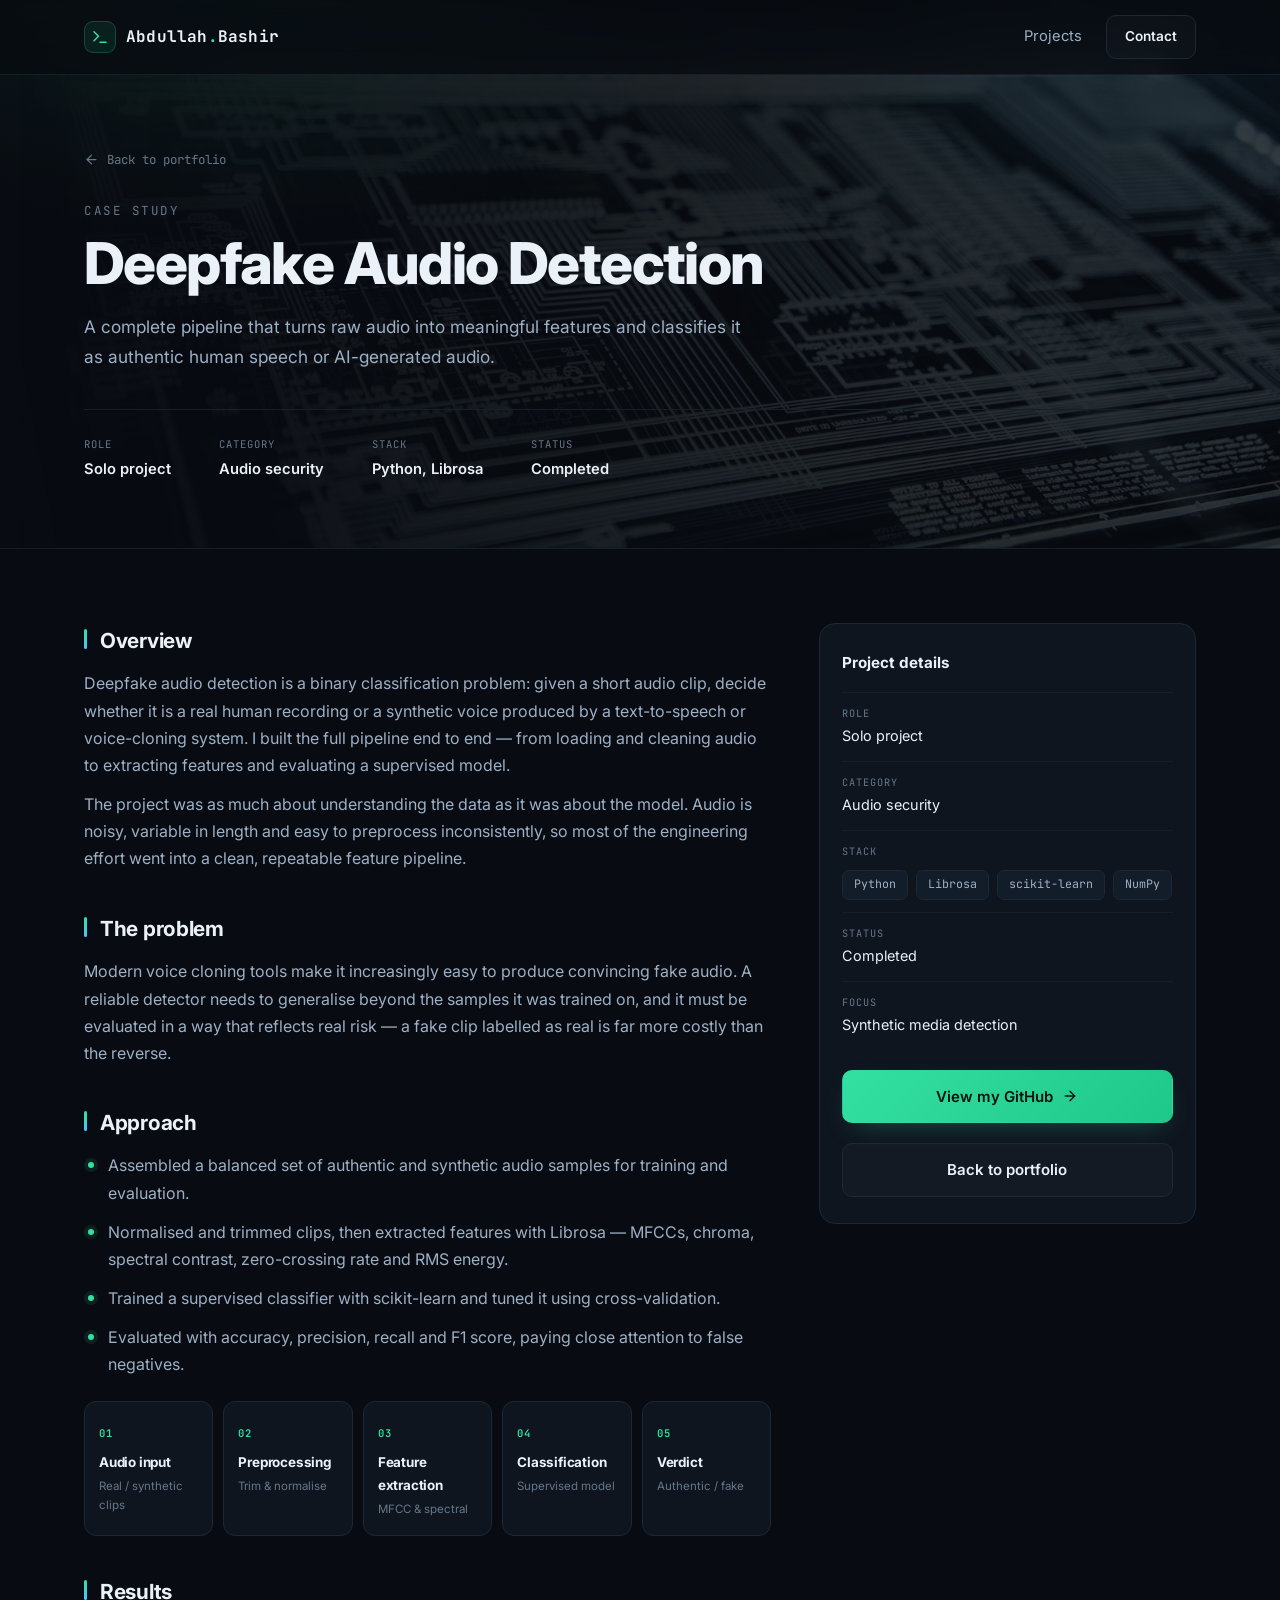
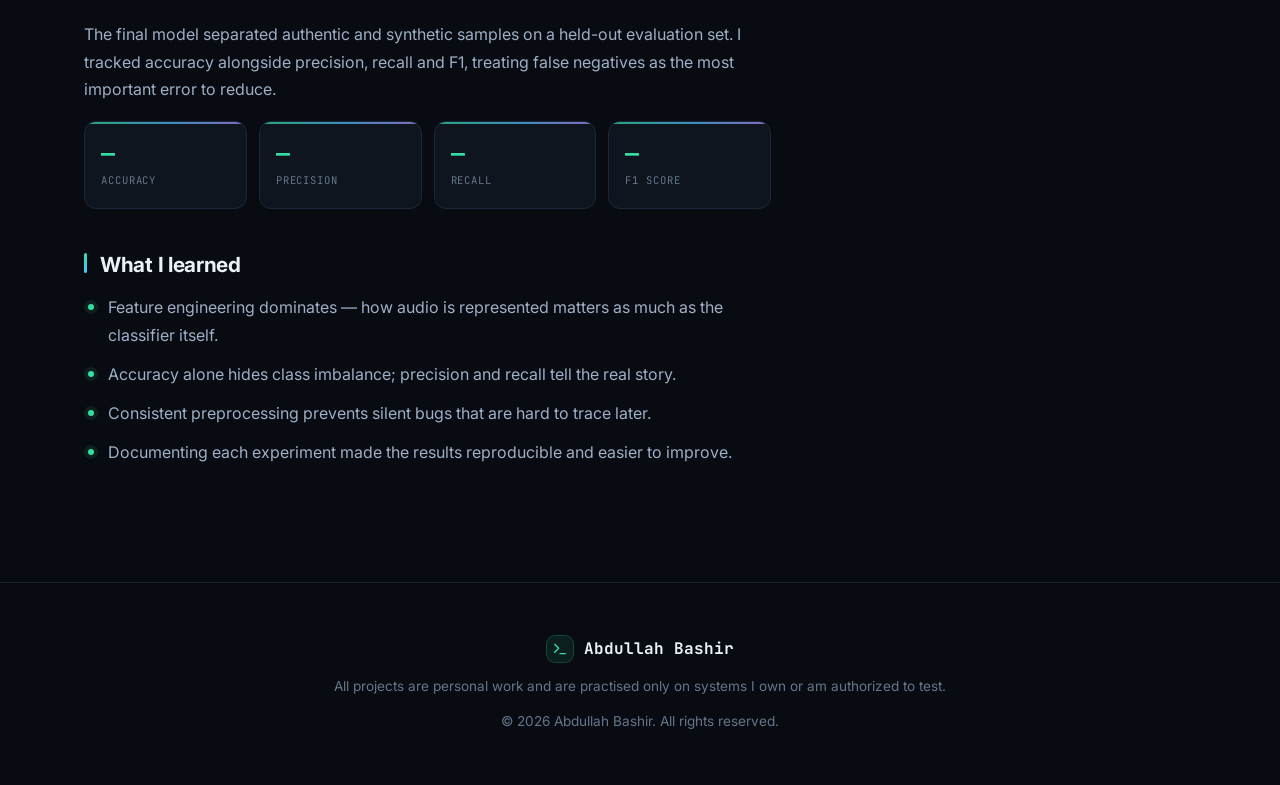
==== case-study.html @ b2424cca "Add cybersecurity background and restore about section" ====
<!DOCTYPE html>
<html lang="en">
<head>
  <meta charset="UTF-8" />
  <meta name="viewport" content="width=device-width, initial-scale=1.0" />
  <meta name="description" content="Case study: a deepfake audio detection system built with Python, Librosa and scikit-learn — from audio preprocessing and feature extraction to model evaluation." />
  <meta name="theme-color" content="#0a0e14" />
  <title>Deepfake Audio Detection — Case Study | Abdullah Bashir</title>
  <link rel="preconnect" href="https://fonts.googleapis.com" />
  <link rel="preconnect" href="https://fonts.gstatic.com" crossorigin />
  <link href="https://fonts.googleapis.com/css2?family=Inter:wght@400;500;600;700;800&family=JetBrains+Mono:wght@400;500;600;700&display=swap" rel="stylesheet" />
  <link rel="stylesheet" href="styles.css" />
</head>
<body class="case-page">
  <a class="skip-link" href="#main">Skip to main content</a>

  <header class="site-header site-header--solid" id="siteHeader">
    <nav class="nav container" aria-label="Main navigation">
      <a href="index.html" class="brand">
        <span class="brand-mark" aria-hidden="true">
          <svg viewBox="0 0 24 24" width="18" height="18" fill="none" stroke="currentColor" stroke-width="2" stroke-linecap="round" stroke-linejoin="round"><polyline points="4 17 10 11 4 5"></polyline><line x1="12" y1="19" x2="20" y2="19"></line></svg>
        </span>
        <span class="brand-text">Abdullah<span class="brand-dot">.</span>Bashir</span>
      </a>

      <div class="case-nav">
        <a href="index.html#projects" class="nav-link">Projects</a>
        <a href="index.html#contact" class="btn btn-sm btn-ghost">Contact</a>
      </div>
    </nav>
  </header>

  <main id="main">
    <section class="case-hero">
      <div class="container">
        <a class="back-link" href="index.html">
          <svg viewBox="0 0 24 24" width="15" height="15" fill="none" stroke="currentColor" stroke-width="2" stroke-linecap="round" stroke-linejoin="round" aria-hidden="true"><line x1="19" y1="12" x2="5" y2="12"></line><polyline points="12 19 5 12 12 5"></polyline></svg>
          Back to portfolio
        </a>

        <p class="eyebrow">Case study</p>
        <h1 class="case-title">Deepfake Audio Detection</h1>
        <p class="case-lead">
          A complete pipeline that turns raw audio into meaningful features and
          classifies it as authentic human speech or AI-generated audio.
        </p>

        <dl class="case-meta">
          <div>
            <dt>Role</dt>
            <dd>Solo project</dd>
          </div>
          <div>
            <dt>Category</dt>
            <dd>Audio security</dd>
          </div>
          <div>
            <dt>Stack</dt>
            <dd>Python, Librosa</dd>
          </div>
          <div>
            <dt>Status</dt>
            <dd>Completed</dd>
          </div>
        </dl>
      </div>
    </section>

    <section class="section case-section">
      <div class="container">
        <div class="case-grid">
          <div class="case-main">
            <div class="case-block" data-reveal>
              <h2>Overview</h2>
              <p>
                Deepfake audio detection is a binary classification problem: given a short
                audio clip, decide whether it is a real human recording or a synthetic voice
                produced by a text-to-speech or voice-cloning system. I built the full
                pipeline end to end — from loading and cleaning audio to extracting
                features and evaluating a supervised model.
              </p>
              <p>
                The project was as much about understanding the data as it was about the
                model. Audio is noisy, variable in length and easy to preprocess
                inconsistently, so most of the engineering effort went into a clean,
                repeatable feature pipeline.
              </p>
            </div>

            <div class="case-block" data-reveal>
              <h2>The problem</h2>
              <p>
                Modern voice cloning tools make it increasingly easy to produce convincing
                fake audio. A reliable detector needs to generalise beyond the samples it
                was trained on, and it must be evaluated in a way that reflects real risk —
                a fake clip labelled as real is far more costly than the reverse.
              </p>
            </div>

            <div class="case-block" data-reveal>
              <h2>Approach</h2>
              <ul class="case-list">
                <li>Assembled a balanced set of authentic and synthetic audio samples for training and evaluation.</li>
                <li>Normalised and trimmed clips, then extracted features with Librosa — MFCCs, chroma, spectral contrast, zero-crossing rate and RMS energy.</li>
                <li>Trained a supervised classifier with scikit-learn and tuned it using cross-validation.</li>
                <li>Evaluated with accuracy, precision, recall and F1 score, paying close attention to false negatives.</li>
              </ul>

              <div class="case-pipeline" aria-label="Detection pipeline">
                <div class="pipe-step">
                  <span class="pipe-num">01</span>
                  <strong>Audio input</strong>
                  <span class="pipe-sub">Real / synthetic clips</span>
                </div>
                <div class="pipe-step">
                  <span class="pipe-num">02</span>
                  <strong>Preprocessing</strong>
                  <span class="pipe-sub">Trim &amp; normalise</span>
                </div>
                <div class="pipe-step">
                  <span class="pipe-num">03</span>
                  <strong>Feature extraction</strong>
                  <span class="pipe-sub">MFCC &amp; spectral</span>
                </div>
                <div class="pipe-step">
                  <span class="pipe-num">04</span>
                  <strong>Classification</strong>
                  <span class="pipe-sub">Supervised model</span>
                </div>
                <div class="pipe-step">
                  <span class="pipe-num">05</span>
                  <strong>Verdict</strong>
                  <span class="pipe-sub">Authentic / fake</span>
                </div>
              </div>
            </div>

            <div class="case-block" data-reveal>
              <h2>Results</h2>
              <p>
                The final model separated authentic and synthetic samples on a held-out
                evaluation set. I tracked accuracy alongside precision, recall and F1,
                treating false negatives as the most important error to reduce.
              </p>
              <!-- Replace the placeholder values below with your measured metrics,
                   e.g. 94.2%, 0.93, 0.91, 0.92 -->
              <div class="metric-grid">
                <div class="metric">
                  <span class="metric-value">—</span>
                  <span class="metric-label">Accuracy</span>
                </div>
                <div class="metric">
                  <span class="metric-value">—</span>
                  <span class="metric-label">Precision</span>
                </div>
                <div class="metric">
                  <span class="metric-value">—</span>
                  <span class="metric-label">Recall</span>
                </div>
                <div class="metric">
                  <span class="metric-value">—</span>
                  <span class="metric-label">F1 score</span>
                </div>
              </div>
            </div>

            <div class="case-block" data-reveal>
              <h2>What I learned</h2>
              <ul class="case-list">
                <li>Feature engineering dominates — how audio is represented matters as much as the classifier itself.</li>
                <li>Accuracy alone hides class imbalance; precision and recall tell the real story.</li>
                <li>Consistent preprocessing prevents silent bugs that are hard to trace later.</li>
                <li>Documenting each experiment made the results reproducible and easier to improve.</li>
              </ul>
            </div>
          </div>

          <aside class="case-side" data-reveal>
            <div class="case-facts">
              <h2>Project details</h2>
              <div class="fact">
                <span class="fact-k">Role</span>
                <span class="fact-v">Solo project</span>
              </div>
              <div class="fact">
                <span class="fact-k">Category</span>
                <span class="fact-v">Audio security</span>
              </div>
              <div class="fact">
                <span class="fact-k">Stack</span>
                <ul class="tags">
                  <li>Python</li>
                  <li>Librosa</li>
                  <li>scikit-learn</li>
                  <li>NumPy</li>
                </ul>
              </div>
              <div class="fact">
                <span class="fact-k">Status</span>
                <span class="fact-v">Completed</span>
              </div>
              <div class="fact">
                <span class="fact-k">Focus</span>
                <span class="fact-v">Synthetic media detection</span>
              </div>
              <a class="btn btn-primary" href="https://github.com/Abdullah046512" target="_blank" rel="noopener noreferrer">
                View my GitHub
                <svg viewBox="0 0 24 24" width="16" height="16" fill="none" stroke="currentColor" stroke-width="2" stroke-linecap="round" stroke-linejoin="round"><line x1="5" y1="12" x2="19" y2="12"></line><polyline points="12 5 19 12 12 19"></polyline></svg>
              </a>
              <a class="btn btn-ghost back-btn" href="index.html">Back to portfolio</a>
            </div>
          </aside>
        </div>
      </div>
    </section>
  </main>

  <footer class="site-footer">
    <div class="container footer-inner">
      <div class="footer-brand">
        <span class="brand-mark" aria-hidden="true">
          <svg viewBox="0 0 24 24" width="16" height="16" fill="none" stroke="currentColor" stroke-width="2" stroke-linecap="round" stroke-linejoin="round"><polyline points="4 17 10 11 4 5"></polyline><line x1="12" y1="19" x2="20" y2="19"></line></svg>
        </span>
        Abdullah Bashir
      </div>
      <p class="footer-note">All projects are personal work and are practised only on systems I own or am authorized to test.</p>
      <p class="footer-copy">&copy; <span id="year">2026</span> Abdullah Bashir. All rights reserved.</p>
    </div>
  </footer>

  <button class="to-top" id="toTop" aria-label="Back to top">
    <svg viewBox="0 0 24 24" width="18" height="18" fill="none" stroke="currentColor" stroke-width="2" stroke-linecap="round" stroke-linejoin="round"><line x1="12" y1="19" x2="12" y2="5"></line><polyline points="5 12 12 5 19 12"></polyline></svg>
  </button>

  <script src="script.js"></script>
</body>
</html>
---- styles.css ----
/* ============ Base / Variables ============ */
:root {
  --bg: #080b11;
  --bg-alt: #0b1018;
  --surface: #0f151f;
  --surface-2: #131c29;
  --border: #1c2837;
  --border-soft: #151f2c;
  --text: #eaf1f8;
  --text-dim: #9db0c5;
  --text-mute: #647789;
  --accent: #34e0a1;
  --accent-2: #4cc2ff;
  --accent-glow: rgba(52, 224, 161, 0.35);
  --radius: 16px;
  --radius-sm: 10px;
  --maxw: 1160px;
  --mono: "JetBrains Mono", ui-monospace, SFMono-Regular, Menlo, monospace;
  --sans: "Inter", system-ui, -apple-system, Segoe UI, Roboto, sans-serif;
}

* {
  margin: 0;
  padding: 0;
  box-sizing: border-box;
}

html {
  scroll-behavior: smooth;
  scroll-padding-top: 88px;
}

body {
  font-family: var(--sans);
  background:
    radial-gradient(900px 520px at 12% -8%, rgba(52, 224, 161, 0.045), transparent 62%),
    radial-gradient(820px 480px at 92% 0%, rgba(76, 194, 255, 0.04), transparent 60%),
    var(--bg);
  color: var(--text);
  line-height: 1.7;
  overflow-x: hidden;
  -webkit-font-smoothing: antialiased;
  text-rendering: optimizeLegibility;
}

a { color: inherit; text-decoration: none; }
ul { list-style: none; }
svg { display: block; }

.container {
  width: 100%;
  max-width: var(--maxw);
  margin: 0 auto;
  padding: 0 24px;
}

.skip-link {
  position: absolute;
  left: -999px;
  top: 0;
  background: var(--accent);
  color: #04120c;
  padding: 10px 16px;
  border-radius: 0 0 8px 0;
  z-index: 200;
}
.skip-link:focus { left: 0; }

/* ============ Header / Nav ============ */
.site-header {
  position: fixed;
  top: 0; left: 0; right: 0;
  z-index: 100;
  transition: background 0.35s ease, backdrop-filter 0.35s ease, border-color 0.35s ease;
  border-bottom: 1px solid transparent;
}
.site-header.scrolled {
  background: rgba(8, 11, 17, 0.78);
  backdrop-filter: blur(16px) saturate(140%);
  -webkit-backdrop-filter: blur(16px) saturate(140%);
  border-bottom-color: var(--border-soft);
}
.site-header--solid {
  background: rgba(8, 11, 17, 0.82);
  backdrop-filter: blur(16px) saturate(140%);
  -webkit-backdrop-filter: blur(16px) saturate(140%);
  border-bottom-color: var(--border-soft);
}
.case-nav {
  display: flex;
  align-items: center;
  gap: 24px;
}

.nav {
  display: flex;
  align-items: center;
  justify-content: space-between;
  height: 74px;
}

.brand {
  display: flex;
  align-items: center;
  gap: 10px;
  font-family: var(--mono);
  font-weight: 700;
  font-size: 1rem;
  letter-spacing: 0.2px;
}
.brand-mark {
  display: grid;
  place-items: center;
  width: 32px;
  height: 32px;
  border-radius: 9px;
  color: var(--accent);
  background: rgba(52, 224, 161, 0.09);
  border: 1px solid rgba(52, 224, 161, 0.22);
}
.brand-dot { color: var(--accent); }

.nav-menu {
  display: flex;
  align-items: center;
  gap: 30px;
}
.nav-link {
  position: relative;
  font-size: 0.92rem;
  color: var(--text-dim);
  transition: color 0.2s ease;
}
.nav-link::after {
  content: "";
  position: absolute;
  left: 0; bottom: -7px;
  height: 2px; width: 0;
  border-radius: 2px;
  background: var(--accent);
  transition: width 0.28s cubic-bezier(0.22, 1, 0.36, 1);
}
.nav-link:hover, .nav-link.active { color: var(--text); }
.nav-link:hover::after, .nav-link.active::after { width: 100%; }

.nav-toggle {
  display: none;
  flex-direction: column;
  gap: 5px;
  background: none;
  border: 0;
  cursor: pointer;
  padding: 8px;
}
.nav-toggle span {
  display: block;
  width: 24px; height: 2px;
  background: var(--text);
  border-radius: 2px;
  transition: transform 0.3s ease, opacity 0.3s ease;
}
.nav-toggle.open span:nth-child(1) { transform: translateY(7px) rotate(45deg); }
.nav-toggle.open span:nth-child(2) { opacity: 0; }
.nav-toggle.open span:nth-child(3) { transform: translateY(-7px) rotate(-45deg); }

/* ============ Buttons ============ */
.btn {
  display: inline-flex;
  align-items: center;
  justify-content: center;
  gap: 9px;
  padding: 13px 24px;
  border-radius: var(--radius-sm);
  font-weight: 600;
  font-size: 0.94rem;
  cursor: pointer;
  border: 1px solid transparent;
  transition: transform 0.2s ease, box-shadow 0.25s ease, background 0.25s ease, border-color 0.25s ease, color 0.2s ease;
}
.btn-primary {
  background: linear-gradient(135deg, var(--accent), #1ec78a);
  color: #04140d;
  box-shadow: 0 10px 28px -12px var(--accent-glow);
}
.btn-primary:hover {
  transform: translateY(-2px);
  box-shadow: 0 18px 36px -12px var(--accent-glow);
}
.btn-primary svg { transition: transform 0.25s ease; }
.btn-primary:hover svg { transform: translateX(3px); }
.btn-ghost {
  background: rgba(255, 255, 255, 0.02);
  border-color: var(--border);
  color: var(--text);
}
.btn-ghost:hover {
  border-color: var(--accent);
  color: var(--accent);
  transform: translateY(-2px);
}
.btn-sm { padding: 9px 18px; font-size: 0.85rem; }

/* ============ Hero ============ */
.hero {
  position: relative;
  min-height: 100svh;
  display: flex;
  align-items: center;
  padding: 120px 0 90px;
  overflow: hidden;
}

.hero-bg { position: absolute; inset: 0; z-index: 0; }
.hero-photo {
  position: absolute;
  inset: 0;
  background:
    linear-gradient(90deg, rgba(8, 11, 17, 0.97) 0%, rgba(8, 11, 17, 0.86) 42%, rgba(8, 11, 17, 0.42) 100%),
    url("assets/cyber-bg.jpg") center 42% / cover no-repeat;
  opacity: 0.6;
  filter: saturate(0.7) contrast(1.06);
  mask-image: linear-gradient(180deg, #000 0%, #000 62%, transparent 100%);
  -webkit-mask-image: linear-gradient(180deg, #000 0%, #000 62%, transparent 100%);
}
.blob {
  position: absolute;
  border-radius: 50%;
  filter: blur(130px);
  opacity: 0.24;
}
.blob-1 {
  width: 520px; height: 520px;
  top: -140px; left: -120px;
  background: radial-gradient(circle, rgba(52, 224, 161, 0.32), transparent 70%);
  animation: float 18s ease-in-out infinite;
}
.blob-2 {
  width: 560px; height: 560px;
  bottom: -220px; right: -140px;
  background: radial-gradient(circle, rgba(76, 194, 255, 0.24), transparent 70%);
  animation: float 22s ease-in-out infinite reverse;
}
.grid-overlay {
  position: absolute;
  inset: 0;
  background-image:
    linear-gradient(rgba(255, 255, 255, 0.022) 1px, transparent 1px),
    linear-gradient(90deg, rgba(255, 255, 255, 0.022) 1px, transparent 1px);
  background-size: 56px 56px;
  mask-image: radial-gradient(ellipse 72% 62% at 50% 35%, #000 20%, transparent 78%);
  -webkit-mask-image: radial-gradient(ellipse 72% 62% at 50% 35%, #000 20%, transparent 78%);
}
.hero::after {
  content: "";
  position: absolute;
  inset: 0;
  z-index: 0;
  pointer-events: none;
  background: linear-gradient(180deg, transparent 55%, rgba(8, 11, 17, 0.65) 100%);
}

.hero-grid {
  position: relative;
  z-index: 1;
  display: grid;
  grid-template-columns: 1.05fr 0.95fr;
  gap: 60px;
  align-items: center;
}

.status-pill {
  display: inline-flex;
  align-items: center;
  gap: 9px;
  font-family: var(--mono);
  font-size: 0.76rem;
  letter-spacing: 0.4px;
  color: var(--text-dim);
  padding: 6px 14px;
  border: 1px solid var(--border);
  border-radius: 999px;
  background: rgba(52, 224, 161, 0.04);
  margin-bottom: 26px;
}
.status-dot {
  width: 7px; height: 7px;
  border-radius: 50%;
  background: var(--accent);
  box-shadow: 0 0 0 0 rgba(52, 224, 161, 0.6);
  animation: pulse 2.2s ease-out infinite;
}

.hero-title {
  font-size: clamp(2.7rem, 6vw, 4.3rem);
  line-height: 1.04;
  font-weight: 800;
  letter-spacing: -1.8px;
  background: linear-gradient(115deg, #ffffff 30%, #d8e6f5 62%, var(--accent) 100%);
  background-size: 200% auto;
  -webkit-background-clip: text;
  background-clip: text;
  color: transparent;
  animation: shimmer 12s linear infinite;
}

.hero-subtitle {
  font-family: var(--mono);
  font-size: clamp(1rem, 2.4vw, 1.28rem);
  color: var(--text-dim);
  margin-top: 16px;
  min-height: 1.6em;
}
.typed { color: var(--accent); }
.cursor {
  color: var(--accent);
  animation: blink 1s step-end infinite;
  font-weight: 700;
}

.hero-lead {
  margin-top: 22px;
  max-width: 560px;
  color: var(--text-dim);
  font-size: 1.05rem;
}

.hero-actions {
  margin-top: 34px;
  display: flex;
  flex-wrap: wrap;
  gap: 14px;
}

.hero-stats {
  margin-top: 44px;
  display: flex;
  flex-wrap: wrap;
  gap: 36px;
  padding-top: 28px;
  border-top: 1px solid var(--border-soft);
}
.hero-stats dt {
  font-family: var(--mono);
  font-size: 0.7rem;
  text-transform: uppercase;
  letter-spacing: 1px;
  color: var(--text-mute);
  margin-bottom: 4px;
}
.hero-stats dd {
  font-size: 1.1rem;
  font-weight: 700;
  color: var(--text);
}

/* ============ Terminal ============ */
.hero-terminal { position: relative; }
.terminal {
  position: relative;
  z-index: 1;
  border: 1px solid var(--border);
  border-radius: 14px;
  background: linear-gradient(180deg, #0d1420, #0a0f18);
  box-shadow: 0 40px 80px -40px rgba(0, 0, 0, 0.9), 0 0 0 1px rgba(255, 255, 255, 0.02) inset;
  overflow: hidden;
}
.terminal-bar {
  display: flex;
  align-items: center;
  gap: 8px;
  padding: 12px 16px;
  border-bottom: 1px solid var(--border-soft);
  background: rgba(255, 255, 255, 0.02);
}
.dot { width: 11px; height: 11px; border-radius: 50%; }
.dot-r { background: #ff5f56; }
.dot-y { background: #ffbd2e; }
.dot-g { background: #27c93f; }
.terminal-title {
  margin-left: 10px;
  font-family: var(--mono);
  font-size: 0.76rem;
  color: var(--text-mute);
}
.terminal-body {
  padding: 22px 20px;
  font-family: var(--mono);
  font-size: 0.86rem;
  line-height: 1.85;
  color: var(--text-dim);
  overflow-x: auto;
}
.t-prompt { color: var(--accent); font-weight: 700; }
.t-out { color: var(--text); }
.t-ok { color: var(--accent-2); }
.t-cursor { color: var(--accent); animation: blink 1.1s step-end infinite; }
.terminal-glow {
  position: absolute;
  inset: -30px;
  background: radial-gradient(circle at 60% 40%, var(--accent-glow), transparent 65%);
  filter: blur(60px);
  opacity: 0.3;
  z-index: 0;
}

.scroll-hint {
  position: absolute;
  left: 50%;
  bottom: 26px;
  transform: translateX(-50%);
  z-index: 1;
  opacity: 0.65;
}
.mouse {
  display: block;
  width: 24px; height: 40px;
  border: 2px solid var(--text-mute);
  border-radius: 13px;
  position: relative;
}
.wheel {
  position: absolute;
  left: 50%; top: 8px;
  width: 3px; height: 7px;
  border-radius: 3px;
  background: var(--accent);
  transform: translateX(-50%);
  animation: wheel 1.6s ease-in-out infinite;
}

/* ============ Strip ============ */
.strip {
  border-top: 1px solid var(--border-soft);
  border-bottom: 1px solid var(--border-soft);
  background: var(--bg-alt);
}
.strip-inner {
  display: grid;
  grid-template-columns: repeat(4, 1fr);
}
.strip-item {
  padding: 26px 24px;
  display: flex;
  flex-direction: column;
  gap: 3px;
  border-right: 1px solid var(--border-soft);
}
.strip-item:last-child { border-right: 0; }
.strip-k {
  font-family: var(--mono);
  font-size: 0.86rem;
  font-weight: 600;
  color: var(--text);
}
.strip-v {
  font-size: 0.8rem;
  color: var(--text-mute);
}

/* ============ Sections ============ */
.section {
  padding: 116px 0;
  position: relative;
}
.section-alt {
  background: var(--bg-alt);
  border-top: 1px solid var(--border-soft);
  border-bottom: 1px solid var(--border-soft);
}

.section-head {
  display: flex;
  gap: 26px;
  align-items: flex-start;
  margin-bottom: 54px;
}
.section-index {
  font-family: var(--mono);
  font-size: 0.82rem;
  color: var(--accent);
  padding-top: 8px;
  padding-right: 26px;
  border-right: 1px solid var(--border);
  flex-shrink: 0;
}
.eyebrow {
  font-family: var(--mono);
  font-size: 0.78rem;
  letter-spacing: 2.5px;
  text-transform: uppercase;
  color: var(--text-mute);
  margin-bottom: 12px;
}
.section-title {
  font-size: clamp(1.9rem, 4.4vw, 2.85rem);
  line-height: 1.13;
  font-weight: 700;
  letter-spacing: -1px;
}
.section-lead {
  color: var(--text-dim);
  max-width: 600px;
  margin-top: 14px;
  font-size: 1.02rem;
}

/* ============ About ============ */
.about-grid {
  display: grid;
  grid-template-columns: 1.15fr 0.85fr;
  gap: 52px;
  align-items: start;
}
.about-copy p { color: var(--text-dim); margin-bottom: 18px; }
.about-copy strong { color: var(--text); font-weight: 600; }

.stat-cards {
  display: grid;
  grid-template-columns: repeat(2, 1fr);
  gap: 14px;
}
.stat-card {
  position: relative;
  background: var(--surface);
  border: 1px solid var(--border);
  border-radius: var(--radius);
  padding: 20px;
  display: flex;
  flex-direction: column;
  gap: 7px;
  overflow: hidden;
  transition: transform 0.25s ease, border-color 0.25s ease;
}
.stat-card::after {
  content: "";
  position: absolute;
  top: 0; left: 0;
  width: 100%; height: 2px;
  background: linear-gradient(90deg, var(--accent), transparent);
  opacity: 0;
  transition: opacity 0.25s ease;
}
.stat-card:hover { transform: translateY(-4px); border-color: var(--accent); }
.stat-card:hover::after { opacity: 1; }
.stat-label {
  font-family: var(--mono);
  font-size: 0.68rem;
  text-transform: uppercase;
  letter-spacing: 1px;
  color: var(--text-mute);
}
.stat-value { font-weight: 600; font-size: 0.97rem; }

/* ============ Cards ============ */
.card-grid {
  display: grid;
  grid-template-columns: repeat(auto-fit, minmax(280px, 1fr));
  gap: 22px;
}
.card {
  position: relative;
  background: var(--surface);
  border: 1px solid var(--border);
  border-radius: var(--radius);
  padding: 30px 26px;
  transition: transform 0.3s ease, border-color 0.3s ease, box-shadow 0.3s ease, background 0.3s ease;
  overflow: hidden;
}
.card:hover {
  transform: translateY(-6px);
  border-color: rgba(52, 224, 161, 0.45);
  background: var(--surface-2);
  box-shadow: 0 26px 50px -32px rgba(0, 0, 0, 0.95);
}
.card h3 {
  font-size: 1.16rem;
  font-weight: 700;
  margin-bottom: 10px;
  letter-spacing: -0.3px;
}
.card p { color: var(--text-dim); font-size: 0.95rem; }

.card-icon {
  width: 46px; height: 46px;
  border-radius: 12px;
  display: grid;
  place-items: center;
  color: var(--accent);
  background: rgba(52, 224, 161, 0.08);
  border: 1px solid rgba(52, 224, 161, 0.2);
  margin-bottom: 18px;
}

.card-note {
  margin-top: 16px;
  font-family: var(--mono);
  font-size: 0.76rem;
  color: var(--text-mute);
  padding-left: 15px;
  position: relative;
}
.card-note::before {
  content: "";
  position: absolute;
  left: 0; top: 8px;
  width: 6px; height: 6px;
  border-radius: 50%;
  background: var(--accent);
}

.project-top {
  display: flex;
  align-items: center;
  justify-content: space-between;
  margin-bottom: 18px;
}
.project-num {
  font-family: var(--mono);
  font-size: 0.78rem;
  color: var(--text-mute);
}
.badge {
  font-family: var(--mono);
  font-size: 0.68rem;
  letter-spacing: 0.8px;
  text-transform: uppercase;
  color: var(--accent-2);
  border: 1px solid rgba(76, 194, 255, 0.32);
  background: rgba(76, 194, 255, 0.07);
  padding: 4px 10px;
  border-radius: 999px;
}
.badge-done {
  color: var(--accent);
  border-color: rgba(52, 224, 161, 0.32);
  background: rgba(52, 224, 161, 0.07);
}

/* ============ Featured project ============ */
.featured-project {
  position: relative;
  display: grid;
  grid-template-columns: 1.08fr 0.92fr;
  gap: 44px;
  align-items: center;
  padding: 42px;
  border-radius: calc(var(--radius) + 6px);
  background: linear-gradient(165deg, rgba(19, 28, 41, 0.92), rgba(15, 21, 31, 0.96));
  border: 1px solid rgba(255, 255, 255, 0.075);
  overflow: hidden;
  transition: transform 0.35s ease, box-shadow 0.35s ease, border-color 0.35s ease;
}
.featured-project::before {
  content: "";
  position: absolute;
  top: 0;
  left: 0;
  right: 0;
  height: 1px;
  background: linear-gradient(90deg, transparent, rgba(52, 224, 161, 0.55), rgba(76, 194, 255, 0.35), transparent);
  opacity: 0.9;
}
.featured-project::after {
  content: "";
  position: absolute;
  width: 420px;
  height: 420px;
  right: -160px;
  top: -220px;
  border-radius: 50%;
  background: radial-gradient(circle, rgba(76, 194, 255, 0.09), transparent 70%);
  filter: blur(20px);
  pointer-events: none;
}
.featured-project:hover {
  transform: translateY(-4px);
  border-color: rgba(52, 224, 161, 0.28);
  box-shadow: 0 40px 80px -50px rgba(0, 0, 0, 0.95);
}
.featured-project:focus-visible {
  outline: 2px solid var(--accent);
  outline-offset: 3px;
}
.featured-copy, .featured-visual { position: relative; z-index: 1; }
.featured-copy h3 {
  font-size: clamp(1.5rem, 3vw, 2rem);
  letter-spacing: -0.7px;
  margin: 14px 0 12px;
}
.featured-copy > p {
  color: var(--text-dim);
  font-size: 1rem;
  max-width: 500px;
}
.featured-copy .tags { margin-top: 22px; }
.case-label {
  display: inline-flex;
  align-items: center;
  gap: 7px;
  font-family: var(--mono);
  font-size: 0.7rem;
  font-weight: 600;
  letter-spacing: 1.6px;
  text-transform: uppercase;
  color: var(--accent);
  border: 1px solid rgba(52, 224, 161, 0.35);
  background: rgba(52, 224, 161, 0.08);
  padding: 5px 12px;
  border-radius: 999px;
  transition: border-color 0.25s ease, background 0.25s ease;
}
.case-label svg:last-child { opacity: 0.75; transition: transform 0.25s ease; }
.featured-project:hover .case-label { border-color: rgba(52, 224, 161, 0.6); background: rgba(52, 224, 161, 0.12); }
.featured-project:hover .case-label svg:last-child { transform: translate(2px, -2px); }

/* Waveform visual */
.wave-card {
  position: relative;
  padding: 22px;
  border-radius: 18px;
  background: rgba(6, 10, 16, 0.62);
  border: 1px solid var(--border);
  box-shadow: 0 30px 60px -40px rgba(0, 0, 0, 0.95), inset 0 1px 0 rgba(255, 255, 255, 0.03);
  backdrop-filter: blur(6px);
}
.wave-card-top {
  display: flex;
  align-items: center;
  justify-content: space-between;
  gap: 10px;
  margin-bottom: 18px;
}
.wave-status {
  display: inline-flex;
  align-items: center;
  gap: 7px;
  font-family: var(--mono);
  font-size: 0.68rem;
  letter-spacing: 0.8px;
  text-transform: uppercase;
  color: var(--text-dim);
}
.wave-status i {
  width: 7px;
  height: 7px;
  border-radius: 50%;
  background: var(--accent);
  box-shadow: 0 0 0 4px rgba(52, 224, 161, 0.12);
}
.wave-tag {
  font-family: var(--mono);
  font-size: 0.62rem;
  letter-spacing: 0.8px;
  text-transform: uppercase;
  color: var(--accent-2);
  border: 1px solid rgba(76, 194, 255, 0.28);
  background: rgba(76, 194, 255, 0.07);
  padding: 3px 8px;
  border-radius: 999px;
}
.waveform {
  display: flex;
  align-items: center;
  gap: 5px;
  height: 132px;
  padding: 0 2px;
}
.waveform span {
  flex: 1;
  height: var(--h);
  min-width: 3px;
  border-radius: 999px;
  background: linear-gradient(180deg, var(--accent), rgba(52, 224, 161, 0.18));
}
.waveform span:nth-child(3n) {
  background: linear-gradient(180deg, var(--accent-2), rgba(76, 194, 255, 0.16));
}
.waveform span:nth-child(4n) {
  background: linear-gradient(180deg, #b58cff, rgba(181, 140, 255, 0.16));
}
.wave-verdict {
  display: flex;
  align-items: center;
  justify-content: space-between;
  gap: 12px;
  margin-top: 18px;
  padding: 12px 14px;
  border-radius: 10px;
  background: rgba(52, 224, 161, 0.06);
  border: 1px solid rgba(52, 224, 161, 0.22);
}
.verdict-label {
  font-family: var(--mono);
  font-size: 0.64rem;
  letter-spacing: 1.2px;
  text-transform: uppercase;
  color: var(--text-mute);
}
.verdict-value {
  font-family: var(--mono);
  font-size: 0.86rem;
  font-weight: 600;
  color: var(--accent);
}
.wave-legend {
  display: flex;
  gap: 18px;
  margin-top: 16px;
  font-family: var(--mono);
  font-size: 0.66rem;
  color: var(--text-mute);
}
.wave-legend span { display: inline-flex; align-items: center; gap: 6px; }
.wave-legend i { width: 7px; height: 7px; border-radius: 50%; }
.lg-real { background: var(--accent); }
.lg-fake { background: #b58cff; }


/* ============ Case study ============ */
.case-grid {
  display: grid;
  grid-template-columns: minmax(0, 1.55fr) minmax(0, 0.85fr);
  gap: 48px;
  align-items: start;
}
.case-main {
  display: flex;
  flex-direction: column;
  gap: 38px;
}
.case-block h2 {
  position: relative;
  font-size: 1.16rem;
  font-weight: 700;
  letter-spacing: -0.3px;
  padding-left: 16px;
  margin-bottom: 12px;
}
.case-block h2::before {
  content: "";
  position: absolute;
  left: 0;
  top: 0.28em;
  width: 3px;
  height: 0.95em;
  border-radius: 3px;
  background: linear-gradient(180deg, var(--accent), var(--accent-2));
}
.case-block p {
  color: var(--text-dim);
  font-size: 0.98rem;
  margin-bottom: 12px;
}
.case-block p:last-child { margin-bottom: 0; }

.case-list {
  display: grid;
  gap: 12px;
  margin-top: 6px;
}
.case-list li {
  position: relative;
  padding-left: 24px;
  color: var(--text-dim);
  font-size: 0.95rem;
}
.case-list li::before {
  content: "";
  position: absolute;
  left: 4px;
  top: 0.62em;
  width: 6px;
  height: 6px;
  border-radius: 50%;
  background: var(--accent);
  box-shadow: 0 0 0 4px rgba(52, 224, 161, 0.1);
}

.case-pipeline {
  display: grid;
  grid-template-columns: repeat(5, 1fr);
  gap: 10px;
  margin-top: 22px;
}
.pipe-step {
  position: relative;
  background: var(--surface);
  border: 1px solid var(--border);
  border-radius: 12px;
  padding: 16px 14px;
  transition: transform 0.25s ease, border-color 0.25s ease;
}
.pipe-step:hover { transform: translateY(-3px); border-color: rgba(52, 224, 161, 0.4); }
.pipe-num {
  font-family: var(--mono);
  font-size: 0.66rem;
  font-weight: 600;
  letter-spacing: 1px;
  color: var(--accent);
}
.pipe-step strong {
  display: block;
  font-size: 0.84rem;
  margin-top: 6px;
  letter-spacing: -0.2px;
}
.pipe-sub {
  display: block;
  margin-top: 3px;
  font-size: 0.72rem;
  color: var(--text-mute);
}

.metric-grid {
  display: grid;
  grid-template-columns: repeat(4, 1fr);
  gap: 12px;
  margin-top: 18px;
}
.metric {
  position: relative;
  background: var(--surface);
  border: 1px solid var(--border);
  border-radius: 12px;
  padding: 18px 16px;
  overflow: hidden;
  transition: transform 0.25s ease, border-color 0.25s ease;
}
.metric::before {
  content: "";
  position: absolute;
  top: 0;
  left: 0;
  width: 100%;
  height: 2px;
  background: linear-gradient(90deg, var(--accent), var(--accent-2), #b58cff);
  opacity: 0.7;
}
.metric:hover { transform: translateY(-3px); border-color: rgba(52, 224, 161, 0.4); }
.metric-value {
  display: block;
  font-family: var(--mono);
  font-size: 1.45rem;
  font-weight: 700;
  line-height: 1.2;
  color: var(--accent);
}
.metric-label {
  display: block;
  margin-top: 4px;
  font-family: var(--mono);
  font-size: 0.66rem;
  letter-spacing: 0.9px;
  text-transform: uppercase;
  color: var(--text-mute);
}

.case-side { position: sticky; top: 100px; }
.case-facts {
  background: var(--surface);
  border: 1px solid var(--border);
  border-radius: var(--radius);
  padding: 26px 22px;
}
.case-facts h2 {
  font-size: 0.95rem;
  font-weight: 700;
  margin-bottom: 16px;
}
.fact {
  display: flex;
  flex-direction: column;
  gap: 2px;
  padding: 12px 0;
  border-top: 1px solid var(--border-soft);
}
.fact-k {
  font-family: var(--mono);
  font-size: 0.64rem;
  letter-spacing: 1px;
  text-transform: uppercase;
  color: var(--text-mute);
}
.fact-v { font-size: 0.9rem; color: var(--text); }
.fact .tags { margin-top: 8px; }
.case-facts .btn { width: 100%; margin-top: 20px; }

/* ============ Case study page ============ */
.case-hero {
  position: relative;
  padding: 148px 0 66px;
  border-bottom: 1px solid var(--border-soft);
  background:
    radial-gradient(720px 360px at 18% 0%, rgba(52, 224, 161, 0.06), transparent 66%),
    radial-gradient(620px 320px at 92% 8%, rgba(76, 194, 255, 0.05), transparent 62%);
  overflow: hidden;
}
.case-hero::before {
  content: "";
  position: absolute;
  inset: 0;
  background: url("assets/cyber-bg.jpg") center 40% / cover no-repeat;
  opacity: 0.24;
  filter: saturate(0.7) brightness(0.75);
  mask-image: linear-gradient(90deg, transparent 0%, rgba(0, 0, 0, 0.6) 55%, #000 100%);
  -webkit-mask-image: linear-gradient(90deg, transparent 0%, rgba(0, 0, 0, 0.6) 55%, #000 100%);
  pointer-events: none;
}
.case-hero > .container { position: relative; z-index: 1; }
.back-link {
  display: inline-flex;
  align-items: center;
  gap: 8px;
  font-family: var(--mono);
  font-size: 0.78rem;
  color: var(--text-mute);
  margin-bottom: 30px;
  transition: color 0.2s ease, gap 0.25s ease;
}
.back-link:hover { color: var(--accent); gap: 12px; }
.case-title {
  font-size: clamp(2.2rem, 5.4vw, 3.6rem);
  line-height: 1.06;
  font-weight: 800;
  letter-spacing: -1.6px;
  max-width: 820px;
  margin-top: 10px;
}
.case-lead {
  color: var(--text-dim);
  font-size: 1.08rem;
  max-width: 660px;
  margin-top: 18px;
}
.case-meta {
  display: flex;
  flex-wrap: wrap;
  gap: 28px 48px;
  margin-top: 38px;
  padding-top: 26px;
  border-top: 1px solid var(--border-soft);
}
.case-meta dt {
  font-family: var(--mono);
  font-size: 0.66rem;
  letter-spacing: 1px;
  text-transform: uppercase;
  color: var(--text-mute);
  margin-bottom: 3px;
}
.case-meta dd { font-size: 0.92rem; font-weight: 600; }
.case-section { padding-top: 74px; }
.case-section .case-block h2 { font-size: 1.3rem; }
.case-section .case-block p,
.case-section .case-list li { font-size: 1rem; }
.back-btn { margin-top: 10px; }

.tags {
  display: flex;
  flex-wrap: wrap;
  gap: 8px;
  margin-top: 18px;
}
.tags li {
  font-family: var(--mono);
  font-size: 0.73rem;
  color: var(--text-dim);
  background: var(--surface-2);
  border: 1px solid var(--border);
  padding: 4px 11px;
  border-radius: 7px;
}

/* ============ Contact ============ */
.contact-wrap { max-width: 780px; }
.contact-links {
  display: grid;
  grid-template-columns: repeat(auto-fit, minmax(260px, 1fr));
  gap: 16px;
}
.contact-btn {
  display: flex;
  align-items: center;
  gap: 16px;
  padding: 20px;
  background: var(--surface);
  border: 1px solid var(--border);
  border-radius: var(--radius);
  transition: transform 0.25s ease, border-color 0.25s ease, background 0.25s ease;
}
.contact-btn:hover {
  transform: translateY(-4px);
  border-color: var(--accent);
  background: var(--surface-2);
}
.contact-icon {
  color: var(--accent);
  width: 44px; height: 44px;
  display: grid;
  place-items: center;
  border-radius: 11px;
  background: rgba(52, 224, 161, 0.08);
  border: 1px solid rgba(52, 224, 161, 0.2);
  flex-shrink: 0;
}
.contact-text { display: flex; flex-direction: column; min-width: 0; }
.contact-key {
  font-family: var(--mono);
  font-size: 0.68rem;
  text-transform: uppercase;
  letter-spacing: 1px;
  color: var(--text-mute);
}
.contact-val { font-size: 0.92rem; overflow-wrap: anywhere; }

/* ============ Footer ============ */
.site-footer {
  padding: 52px 0;
  border-top: 1px solid var(--border-soft);
  background: var(--bg);
}
.footer-inner {
  display: flex;
  flex-direction: column;
  align-items: center;
  gap: 12px;
  text-align: center;
}
.footer-brand {
  display: flex;
  align-items: center;
  gap: 10px;
  font-family: var(--mono);
  font-weight: 700;
}
.footer-brand .brand-mark {
  width: 28px; height: 28px;
}
.footer-note, .footer-copy { color: var(--text-mute); font-size: 0.85rem; }

/* ============ Back to top ============ */
.to-top {
  position: fixed;
  right: 24px; bottom: 24px;
  width: 46px; height: 46px;
  border-radius: 50%;
  border: 1px solid var(--border);
  background: var(--surface);
  color: var(--accent);
  cursor: pointer;
  display: grid;
  place-items: center;
  opacity: 0;
  visibility: hidden;
  transform: translateY(14px);
  transition: opacity 0.3s ease, transform 0.3s ease, visibility 0.3s ease, border-color 0.3s ease;
  z-index: 90;
}
.to-top.show { opacity: 1; visibility: visible; transform: translateY(0); }
.to-top:hover { border-color: var(--accent); }

/* ============ Reveal ============ */
[data-reveal] {
  opacity: 0;
  transform: translateY(26px);
  transition: opacity 0.75s cubic-bezier(0.22, 1, 0.36, 1), transform 0.75s cubic-bezier(0.22, 1, 0.36, 1);
  will-change: opacity, transform;
}
[data-reveal].is-visible { opacity: 1; transform: translateY(0); }

/* ============ Keyframes ============ */
@keyframes float {
  0%, 100% { transform: translate(0, 0) scale(1); }
  50% { transform: translate(44px, 34px) scale(1.07); }
}
@keyframes shimmer { to { background-position: 200% center; } }
@keyframes blink { 0%, 100% { opacity: 1; } 50% { opacity: 0; } }
@keyframes wheel {
  0% { opacity: 1; top: 8px; }
  60% { opacity: 0; top: 21px; }
  100% { opacity: 0; top: 8px; }
}
@keyframes pulse {
  0% { box-shadow: 0 0 0 0 rgba(52, 224, 161, 0.55); }
  70% { box-shadow: 0 0 0 8px rgba(52, 224, 161, 0); }
  100% { box-shadow: 0 0 0 0 rgba(52, 224, 161, 0); }
}

/* ============ Responsive ============ */
@media (max-width: 980px) {
  .hero-grid { grid-template-columns: 1fr; gap: 48px; }
  .hero-terminal { max-width: 560px; }
  .about-grid { grid-template-columns: 1fr; gap: 34px; }
  .case-grid { grid-template-columns: 1fr; gap: 36px; }
  .case-side { position: static; }
  .case-pipeline { grid-template-columns: repeat(3, 1fr); }
  .metric-grid { grid-template-columns: repeat(2, 1fr); }
  .featured-project { grid-template-columns: 1fr; gap: 32px; padding: 32px; }
  .featured-visual { max-width: 540px; }
  .strip-inner { grid-template-columns: repeat(2, 1fr); }
  .strip-item:nth-child(2) { border-right: 0; }
  .strip-item:nth-child(1), .strip-item:nth-child(2) { border-bottom: 1px solid var(--border-soft); }
}

@media (max-width: 860px) {
  .nav-toggle { display: flex; }
  .nav-menu {
    position: absolute;
    top: 74px; left: 0; right: 0;
    flex-direction: column;
    align-items: flex-start;
    gap: 2px;
    background: rgba(11, 16, 24, 0.98);
    backdrop-filter: blur(16px);
    border-bottom: 1px solid var(--border);
    padding: 16px 24px 24px;
    transform: translateY(-140%);
    transition: transform 0.4s cubic-bezier(0.22, 1, 0.36, 1);
    z-index: -1;
  }
  .nav-menu.open { transform: translateY(0); }
  .nav-menu li { width: 100%; }
  .nav-link { display: block; padding: 11px 0; width: 100%; }
  .nav-menu .btn { width: 100%; margin-top: 10px; }
  .section { padding: 84px 0; }
  .section-head { flex-direction: column; gap: 14px; margin-bottom: 40px; }
  .section-index { padding: 0 0 10px; border-right: 0; border-bottom: 1px solid var(--border); width: 100%; }
  .case-hero { padding: 128px 0 56px; }
  .case-meta { gap: 22px 34px; }
}

@media (max-width: 480px) {
  .stat-cards { grid-template-columns: 1fr; }
  .hero { padding-top: 108px; }
  .hero-stats { gap: 24px; }
  .featured-project { padding: 22px; }
  .waveform { height: 104px; gap: 4px; }
  .wave-legend { flex-wrap: wrap; gap: 10px; }
  .case-nav .nav-link { display: none; }
  .case-title { letter-spacing: -1px; }
  .case-meta { gap: 18px 28px; }
  .strip-inner { grid-template-columns: 1fr; }
  .strip-item { border-right: 0; border-bottom: 1px solid var(--border-soft); }
  .strip-item:last-child { border-bottom: 0; }
}

@media (prefers-reduced-motion: reduce) {
  *, *::before, *::after {
    animation-duration: 0.001ms !important;
    animation-iteration-count: 1 !important;
    transition-duration: 0.001ms !important;
    scroll-behavior: auto !important;
  }
  [data-reveal] { opacity: 1; transform: none; }
}
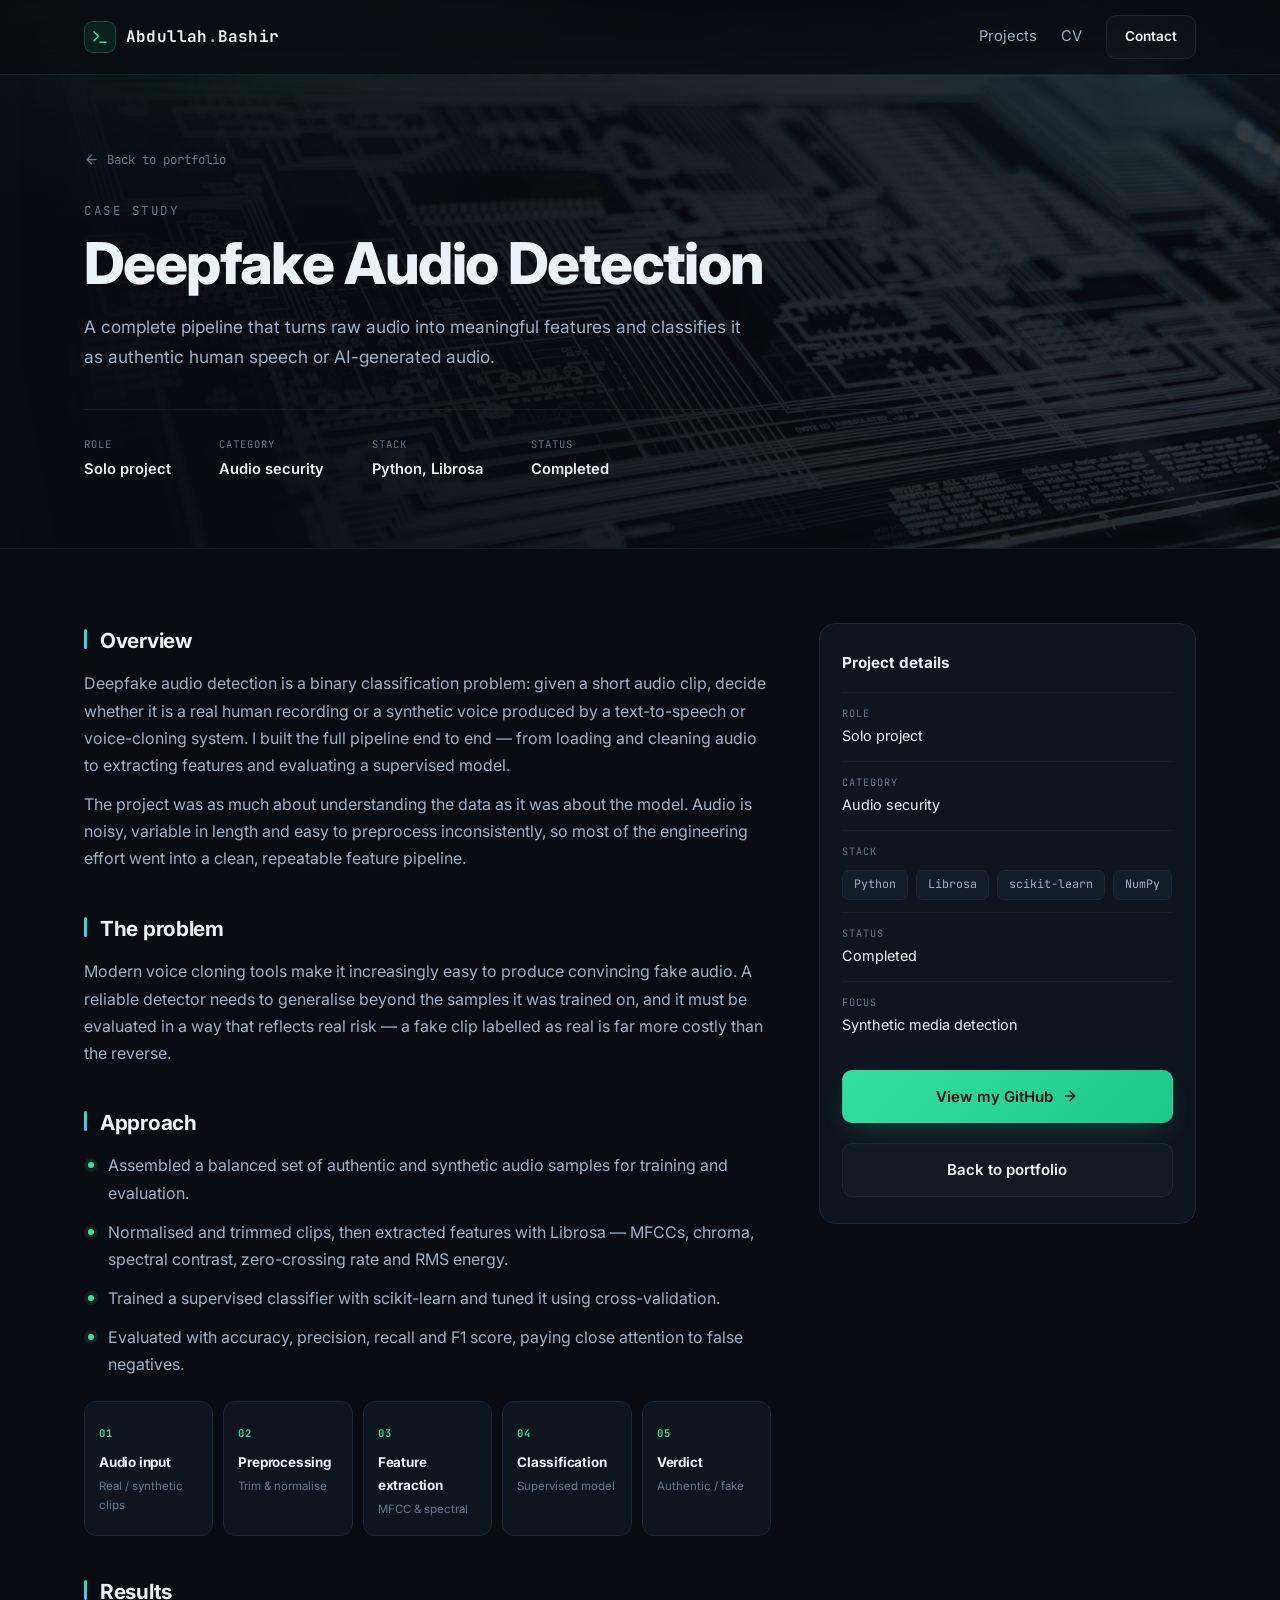
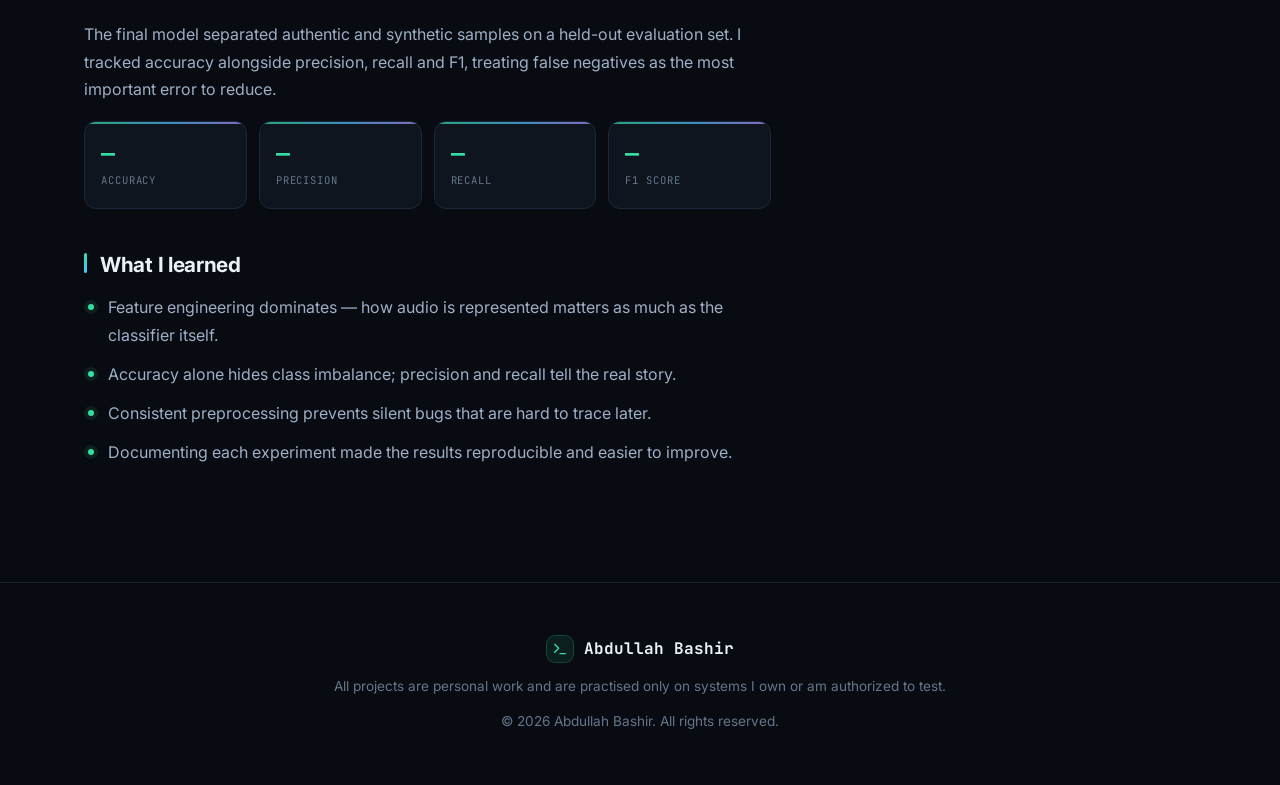
==== commit 5a947d93: "Add CV section with PDF view and download" ====
--- a/case-study.html
+++ b/case-study.html
@@ -25,6 +25,7 @@
 
       <div class="case-nav">
         <a href="index.html#projects" class="nav-link">Projects</a>
+        <a href="index.html#cv" class="nav-link">CV</a>
         <a href="index.html#contact" class="btn btn-sm btn-ghost">Contact</a>
       </div>
     </nav>
--- a/styles.css
+++ b/styles.css
@@ -1070,6 +1070,58 @@
   padding: 4px 11px;
   border-radius: 7px;
 }
+
+/* ============ CV ============ */
+.cv-card {
+  position: relative;
+  display: flex;
+  flex-direction: column;
+  max-width: 720px;
+  margin: 0 auto;
+  padding: 36px;
+  overflow: hidden;
+  background:
+    radial-gradient(420px 220px at 100% 0%, rgba(52, 224, 161, 0.06), transparent 70%),
+    var(--surface);
+  border: 1px solid var(--border);
+  border-radius: var(--radius);
+  box-shadow: 0 24px 60px -40px rgba(0, 0, 0, 0.9);
+}
+.cv-top {
+  display: flex;
+  align-items: center;
+  justify-content: space-between;
+  gap: 16px;
+}
+.cv-icon {
+  display: grid;
+  place-items: center;
+  width: 52px;
+  height: 52px;
+  border-radius: 13px;
+  color: var(--accent);
+  background: rgba(52, 224, 161, 0.08);
+  border: 1px solid rgba(52, 224, 161, 0.2);
+}
+.cv-badge {
+  font-family: var(--mono);
+  font-size: 0.7rem;
+  letter-spacing: 1.4px;
+  color: var(--accent);
+  padding: 5px 11px;
+  border-radius: 999px;
+  background: rgba(52, 224, 161, 0.08);
+  border: 1px solid rgba(52, 224, 161, 0.22);
+}
+.cv-card h3 { font-size: 1.3rem; margin: 22px 0 12px; }
+.cv-card > p { color: var(--text-dim); font-size: 0.96rem; }
+.cv-actions {
+  display: flex;
+  flex-wrap: wrap;
+  gap: 12px;
+  margin-top: 28px;
+}
+.cv-actions .btn { flex: 1 1 160px; }
 
 /* ============ Contact ============ */
 .contact-wrap { max-width: 780px; }
@@ -1242,6 +1294,8 @@
   .strip-inner { grid-template-columns: 1fr; }
   .strip-item { border-right: 0; border-bottom: 1px solid var(--border-soft); }
   .strip-item:last-child { border-bottom: 0; }
+  .cv-card { padding: 24px; }
+  .cv-actions .btn { flex-basis: 100%; }
 }
 
 @media (prefers-reduced-motion: reduce) {
